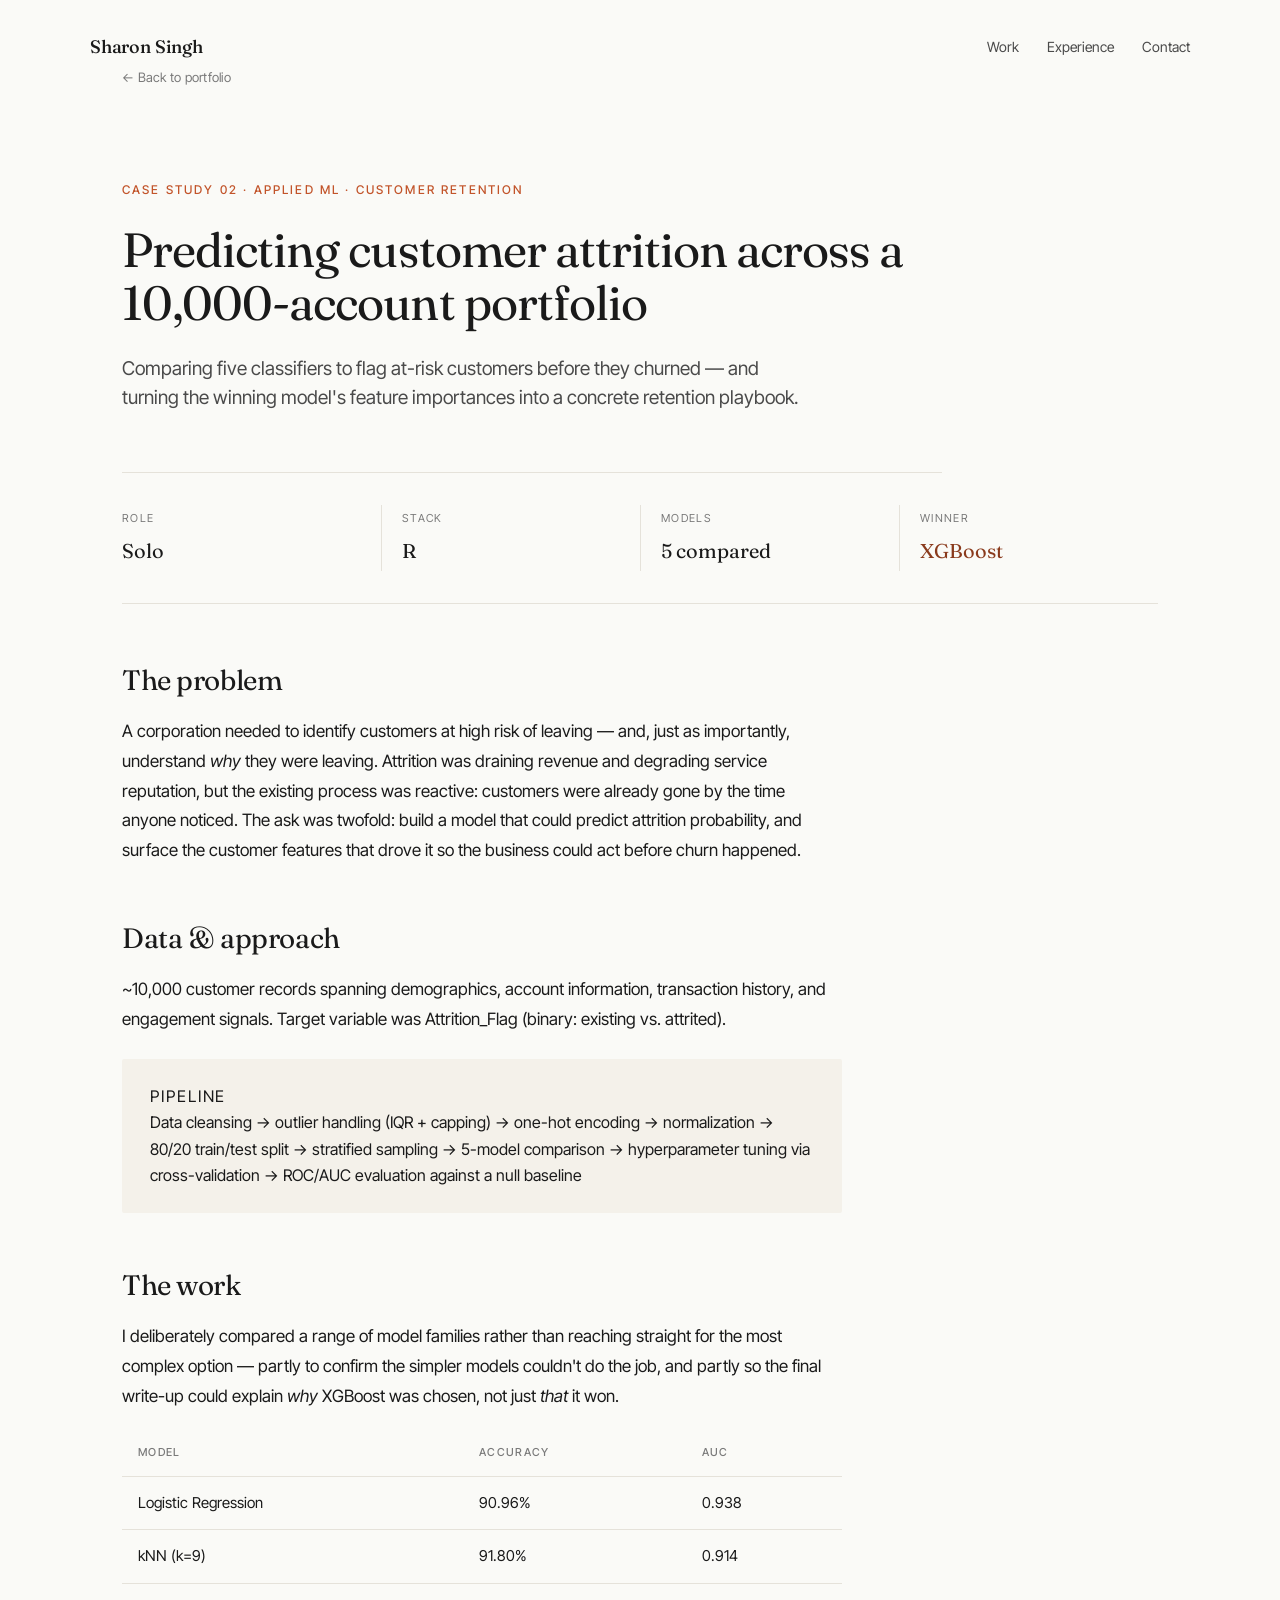
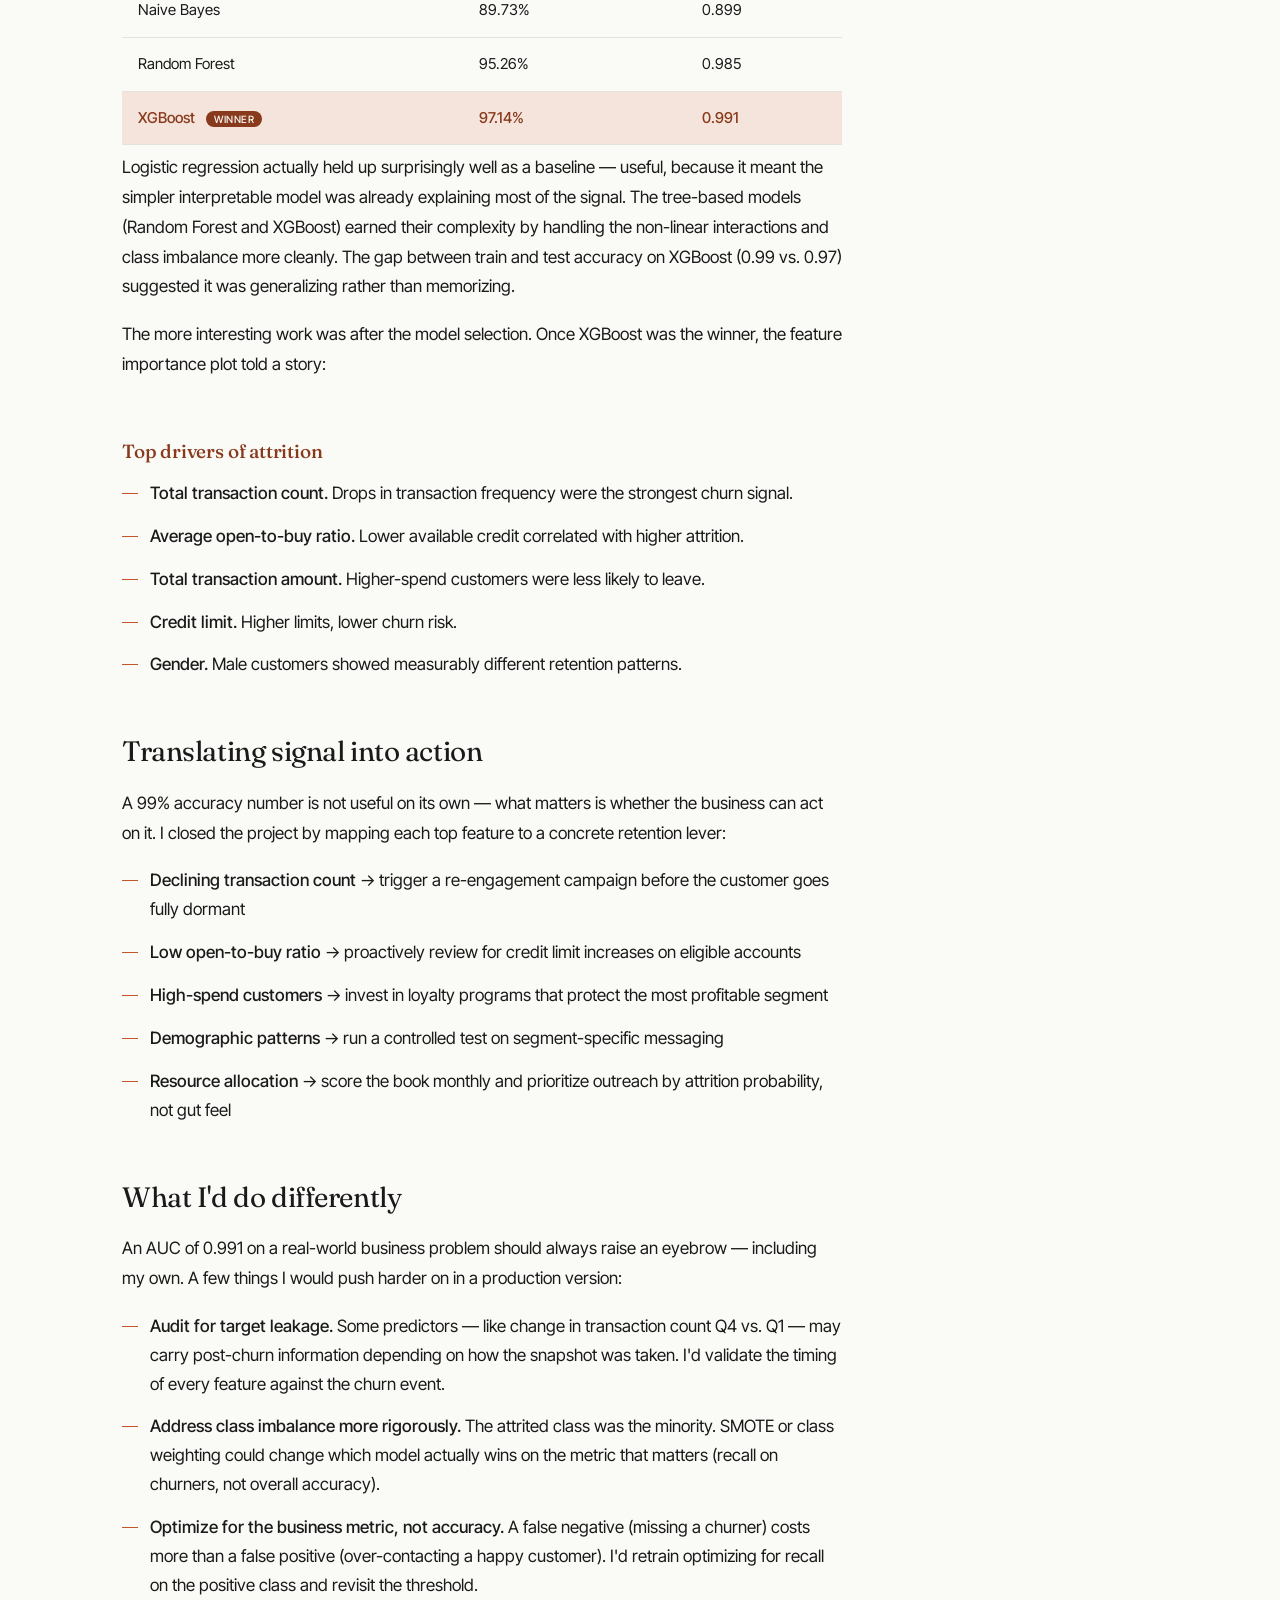
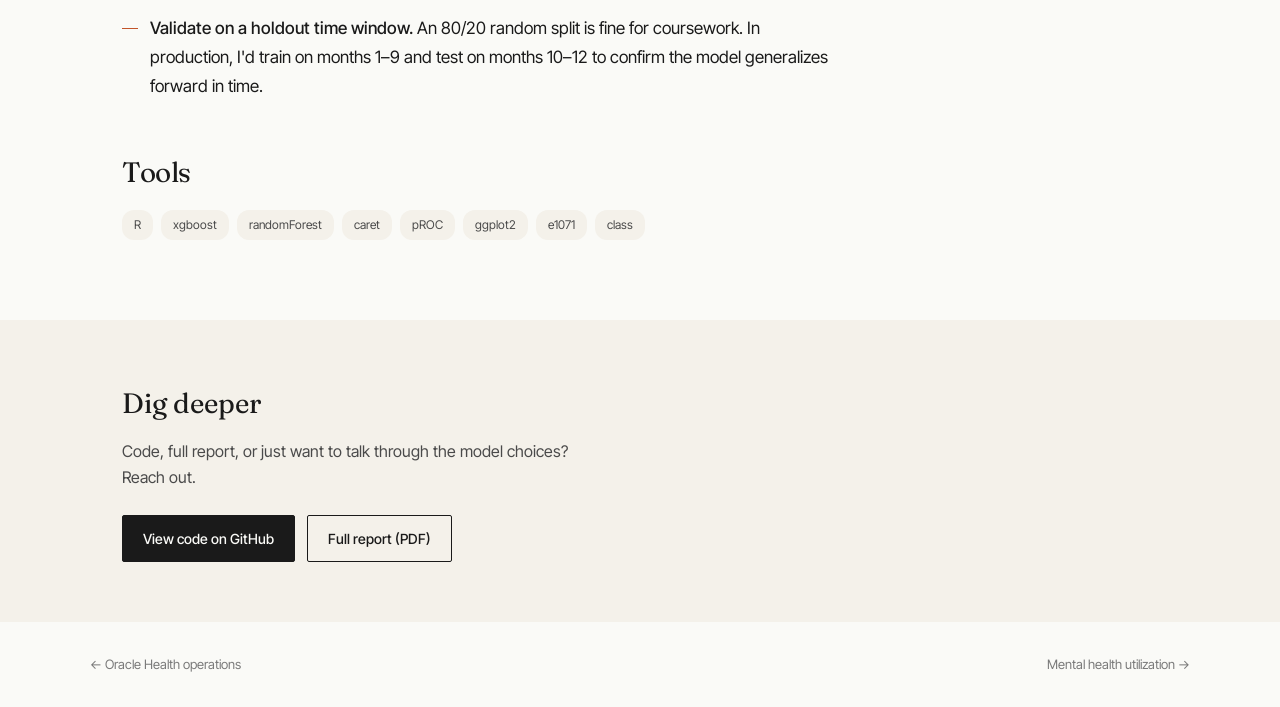
==== case-studies/customer-attrition.html @ 5adc8abf "Add files via upload" ====
<!DOCTYPE html>
<html lang="en">
<head>
  <meta charset="UTF-8" />
  <meta name="viewport" content="width=device-width, initial-scale=1.0" />
  <title>Customer Attrition Prediction — Sharon Singh</title>
  <meta name="description" content="Predicting customer attrition across a 10,000-account portfolio using XGBoost." />
  <link rel="preconnect" href="https://fonts.googleapis.com" />
  <link rel="preconnect" href="https://fonts.gstatic.com" crossorigin />
  <link href="https://fonts.googleapis.com/css2?family=Fraunces:ital,opsz,wght@0,9..144,300..600;1,9..144,300..600&family=Inter+Tight:wght@400;500;600&display=swap" rel="stylesheet" />
  <link rel="stylesheet" href="../style.css" />
</head>
<body>

  <header class="shell nav">
    <a href="../index.html" class="nav__brand">Sharon Singh</a>
    <nav class="nav__links">
      <a href="../index.html#work" class="nav__link">Work</a>
      <a href="../index.html#experience" class="nav__link">Experience</a>
      <a href="../index.html#contact" class="nav__link">Contact</a>
    </nav>
  </header>

  <main class="shell">

    <a href="../index.html" class="cs-back">← Back to portfolio</a>

    <section class="cs-hero">
      <p class="cs-hero__eyebrow">Case study 02 · Applied ML · Customer retention</p>
      <h1 class="cs-hero__title">Predicting customer attrition across a 10,000-account portfolio</h1>
      <p class="cs-hero__sub">Comparing five classifiers to flag at-risk customers before they churned — and turning the winning model's feature importances into a concrete retention playbook.</p>
    </section>

    <div class="cs-meta">
      <div class="cs-meta__item">
        <p class="cs-meta__label">Role</p>
        <p class="cs-meta__value">Solo</p>
      </div>
      <div class="cs-meta__item">
        <p class="cs-meta__label">Stack</p>
        <p class="cs-meta__value">R</p>
      </div>
      <div class="cs-meta__item">
        <p class="cs-meta__label">Models</p>
        <p class="cs-meta__value">5 compared</p>
      </div>
      <div class="cs-meta__item">
        <p class="cs-meta__label">Winner</p>
        <p class="cs-meta__value cs-meta__value--accent">XGBoost</p>
      </div>
    </div>

    <section class="cs-section">
      <h2 class="cs-section__title">The problem</h2>
      <p>A corporation needed to identify customers at high risk of leaving — and, just as importantly, understand <em>why</em> they were leaving. Attrition was draining revenue and degrading service reputation, but the existing process was reactive: customers were already gone by the time anyone noticed. The ask was twofold: build a model that could predict attrition probability, and surface the customer features that drove it so the business could act before churn happened.</p>
    </section>

    <section class="cs-section">
      <h2 class="cs-section__title">Data &amp; approach</h2>
      <p>~10,000 customer records spanning demographics, account information, transaction history, and engagement signals. Target variable was Attrition_Flag (binary: existing vs. attrited).</p>
      <div class="cs-callout">
        <p class="cs-callout__label">Pipeline</p>
        <p>Data cleansing → outlier handling (IQR + capping) → one-hot encoding → normalization → 80/20 train/test split → stratified sampling → 5-model comparison → hyperparameter tuning via cross-validation → ROC/AUC evaluation against a null baseline</p>
      </div>
    </section>

    <section class="cs-section">
      <h2 class="cs-section__title">The work</h2>
      <p>I deliberately compared a range of model families rather than reaching straight for the most complex option — partly to confirm the simpler models couldn't do the job, and partly so the final write-up could explain <em>why</em> XGBoost was chosen, not just <em>that</em> it won.</p>

      <table class="cs-table">
        <thead>
          <tr><th>Model</th><th>Accuracy</th><th>AUC</th></tr>
        </thead>
        <tbody>
          <tr><td>Logistic Regression</td><td>90.96%</td><td>0.938</td></tr>
          <tr><td>kNN (k=9)</td><td>91.80%</td><td>0.914</td></tr>
          <tr><td>Naive Bayes</td><td>89.73%</td><td>0.899</td></tr>
          <tr><td>Random Forest</td><td>95.26%</td><td>0.985</td></tr>
          <tr class="winner"><td>XGBoost <span class="badge">winner</span></td><td>97.14%</td><td>0.991</td></tr>
        </tbody>
      </table>

      <p>Logistic regression actually held up surprisingly well as a baseline — useful, because it meant the simpler interpretable model was already explaining most of the signal. The tree-based models (Random Forest and XGBoost) earned their complexity by handling the non-linear interactions and class imbalance more cleanly. The gap between train and test accuracy on XGBoost (0.99 vs. 0.97) suggested it was generalizing rather than memorizing.</p>

      <p>The more interesting work was after the model selection. Once XGBoost was the winner, the feature importance plot told a story:</p>
    </section>

    <section class="cs-section">
      <h3>Top drivers of attrition</h3>
      <ul>
        <li><strong>Total transaction count.</strong> Drops in transaction frequency were the strongest churn signal.</li>
        <li><strong>Average open-to-buy ratio.</strong> Lower available credit correlated with higher attrition.</li>
        <li><strong>Total transaction amount.</strong> Higher-spend customers were less likely to leave.</li>
        <li><strong>Credit limit.</strong> Higher limits, lower churn risk.</li>
        <li><strong>Gender.</strong> Male customers showed measurably different retention patterns.</li>
      </ul>
    </section>

    <section class="cs-section">
      <h2 class="cs-section__title">Translating signal into action</h2>
      <p>A 99% accuracy number is not useful on its own — what matters is whether the business can act on it. I closed the project by mapping each top feature to a concrete retention lever:</p>
      <ul>
        <li><strong>Declining transaction count</strong> → trigger a re-engagement campaign before the customer goes fully dormant</li>
        <li><strong>Low open-to-buy ratio</strong> → proactively review for credit limit increases on eligible accounts</li>
        <li><strong>High-spend customers</strong> → invest in loyalty programs that protect the most profitable segment</li>
        <li><strong>Demographic patterns</strong> → run a controlled test on segment-specific messaging</li>
        <li><strong>Resource allocation</strong> → score the book monthly and prioritize outreach by attrition probability, not gut feel</li>
      </ul>
    </section>

    <section class="cs-section">
      <h2 class="cs-section__title">What I'd do differently</h2>
      <p>An AUC of 0.991 on a real-world business problem should always raise an eyebrow — including my own. A few things I would push harder on in a production version:</p>
      <ul>
        <li><strong>Audit for target leakage.</strong> Some predictors — like change in transaction count Q4 vs. Q1 — may carry post-churn information depending on how the snapshot was taken. I'd validate the timing of every feature against the churn event.</li>
        <li><strong>Address class imbalance more rigorously.</strong> The attrited class was the minority. SMOTE or class weighting could change which model actually wins on the metric that matters (recall on churners, not overall accuracy).</li>
        <li><strong>Optimize for the business metric, not accuracy.</strong> A false negative (missing a churner) costs more than a false positive (over-contacting a happy customer). I'd retrain optimizing for recall on the positive class and revisit the threshold.</li>
        <li><strong>Validate on a holdout time window.</strong> An 80/20 random split is fine for coursework. In production, I'd train on months 1–9 and test on months 10–12 to confirm the model generalizes forward in time.</li>
      </ul>
    </section>

    <section class="cs-section">
      <h2 class="cs-section__title">Tools</h2>
      <div class="cs-tags">
        <span>R</span>
        <span>xgboost</span>
        <span>randomForest</span>
        <span>caret</span>
        <span>pROC</span>
        <span>ggplot2</span>
        <span>e1071</span>
        <span>class</span>
      </div>
    </section>

  </main>

  <section class="cs-footer">
    <div class="shell">
      <h2 class="cs-footer__title">Dig deeper</h2>
      <p class="cs-footer__sub">Code, full report, or just want to talk through the model choices? Reach out.</p>
      <div class="cs-footer__actions">
        <a href="#" class="btn btn--primary">View code on GitHub</a>
        <a href="#" class="btn">Full report (PDF)</a>
      </div>
    </div>
  </section>

  <div class="shell cs-nav">
    <a href="oracle-health.html">← Oracle Health operations</a>
    <a href="mental-health.html">Mental health utilization →</a>
  </div>

</body>
</html>
---- style.css ----
/* ============================================
   SHARON SINGH — PORTFOLIO STYLES
   Editorial professional, restrained coral accent
============================================ */

:root {
  --color-ink: #1a1a1a;
  --color-ink-soft: #4a4a4a;
  --color-ink-muted: #7a7a7a;
  --color-paper: #fafaf7;
  --color-paper-warm: #f4f1ea;
  --color-rule: #e5e2da;
  --color-accent: #c2542a;
  --color-accent-deep: #8a3a1c;
  --color-accent-soft: #f4e4dc;
  --font-serif: 'Fraunces', 'Times New Roman', serif;
  --font-sans: 'Inter Tight', -apple-system, BlinkMacSystemFont, sans-serif;
  --max-width: 1100px;
  --content-width: 720px;
}

* {
  box-sizing: border-box;
  margin: 0;
  padding: 0;
}

html {
  scroll-behavior: smooth;
}

body {
  font-family: var(--font-sans);
  font-size: 17px;
  line-height: 1.65;
  color: var(--color-ink);
  background: var(--color-paper);
  -webkit-font-smoothing: antialiased;
  -moz-osx-font-smoothing: grayscale;
}

/* ============================================
   LAYOUT PRIMITIVES
============================================ */

.shell {
  max-width: var(--max-width);
  margin: 0 auto;
  padding: 0 32px;
}

.content {
  max-width: var(--content-width);
}

/* ============================================
   NAV
============================================ */

.nav {
  padding: 32px 0 0;
  display: flex;
  justify-content: space-between;
  align-items: center;
  font-size: 14px;
}

.nav__brand {
  font-family: var(--font-serif);
  font-weight: 500;
  font-size: 18px;
  letter-spacing: -0.01em;
  text-decoration: none;
  color: var(--color-ink);
}

.nav__links {
  display: flex;
  gap: 28px;
}

.nav__link {
  color: var(--color-ink-soft);
  text-decoration: none;
  transition: color 0.2s ease;
}

.nav__link:hover {
  color: var(--color-accent);
}

/* ============================================
   HERO
============================================ */

.hero {
  padding: 120px 0 80px;
  border-bottom: 1px solid var(--color-rule);
}

.hero__eyebrow {
  font-size: 12px;
  letter-spacing: 0.18em;
  text-transform: uppercase;
  color: var(--color-accent);
  font-weight: 500;
  margin-bottom: 28px;
}

.hero__headline {
  font-family: var(--font-serif);
  font-size: clamp(40px, 6vw, 64px);
  line-height: 1.05;
  letter-spacing: -0.025em;
  font-weight: 400;
  max-width: 900px;
  margin-bottom: 32px;
}

.hero__headline em {
  font-style: italic;
  color: var(--color-accent-deep);
}

.hero__sub {
  font-size: 19px;
  line-height: 1.55;
  color: var(--color-ink-soft);
  max-width: 620px;
  margin-bottom: 40px;
}

.hero__actions {
  display: flex;
  gap: 12px;
  flex-wrap: wrap;
}

.btn {
  display: inline-flex;
  align-items: center;
  gap: 8px;
  padding: 11px 20px;
  font-size: 14px;
  font-weight: 500;
  text-decoration: none;
  border-radius: 2px;
  transition: all 0.18s ease;
  border: 1px solid var(--color-ink);
  color: var(--color-ink);
  background: transparent;
}

.btn:hover {
  background: var(--color-ink);
  color: var(--color-paper);
}

.btn--primary {
  background: var(--color-ink);
  color: var(--color-paper);
}

.btn--primary:hover {
  background: var(--color-accent-deep);
  border-color: var(--color-accent-deep);
}

/* ============================================
   SECTIONS
============================================ */

.section {
  padding: 96px 0;
  border-bottom: 1px solid var(--color-rule);
}

.section__label {
  font-size: 12px;
  letter-spacing: 0.18em;
  text-transform: uppercase;
  color: var(--color-accent);
  font-weight: 500;
  margin-bottom: 20px;
}

.section__title {
  font-family: var(--font-serif);
  font-size: 36px;
  line-height: 1.15;
  letter-spacing: -0.02em;
  font-weight: 400;
  margin-bottom: 40px;
}

/* ============================================
   ABOUT
============================================ */

.about__layout {
  display: grid;
  grid-template-columns: 220px 1fr;
  gap: 80px;
}

.about__photo {
  width: 180px;
  height: 220px;
  background: var(--color-paper-warm);
  border-radius: 2px;
  display: flex;
  align-items: center;
  justify-content: center;
  font-family: var(--font-serif);
  font-size: 56px;
  color: var(--color-accent);
  position: relative;
  overflow: hidden;
}

.about__photo img {
  width: 100%;
  height: 100%;
  object-fit: cover;
  display: block;
}

.about__photo-caption {
  font-size: 11px;
  letter-spacing: 0.1em;
  text-transform: uppercase;
  color: var(--color-ink-muted);
  margin-top: 16px;
  font-family: var(--font-sans);
}

.about__body p {
  font-size: 18px;
  line-height: 1.7;
  margin-bottom: 22px;
  color: var(--color-ink);
}

.about__body p:last-child {
  margin-bottom: 0;
}

/* ============================================
   PROJECTS
============================================ */

.projects {
  display: flex;
  flex-direction: column;
}

.project {
  padding: 48px 0;
  border-top: 1px solid var(--color-rule);
  display: grid;
  grid-template-columns: 80px 1fr auto;
  gap: 40px;
  align-items: start;
  text-decoration: none;
  color: inherit;
  transition: padding 0.2s ease;
}

.project:hover {
  padding-left: 12px;
}

.project:hover .project__title {
  color: var(--color-accent-deep);
}

.project:last-child {
  border-bottom: 1px solid var(--color-rule);
}

.project__num {
  font-family: var(--font-serif);
  font-size: 14px;
  color: var(--color-accent);
  letter-spacing: 0.05em;
  padding-top: 6px;
}

.project__body {
  max-width: 560px;
}

.project__kicker {
  font-size: 11px;
  letter-spacing: 0.15em;
  text-transform: uppercase;
  color: var(--color-ink-muted);
  margin-bottom: 10px;
}

.project__title {
  font-family: var(--font-serif);
  font-size: 26px;
  line-height: 1.2;
  letter-spacing: -0.015em;
  font-weight: 400;
  margin-bottom: 12px;
  transition: color 0.18s ease;
}

.project__desc {
  font-size: 16px;
  line-height: 1.55;
  color: var(--color-ink-soft);
  margin-bottom: 16px;
}

.project__meta {
  display: flex;
  gap: 16px;
  font-size: 12px;
  color: var(--color-ink-muted);
  letter-spacing: 0.04em;
}

.project__meta span:not(:last-child)::after {
  content: '·';
  margin-left: 16px;
}

.project__arrow {
  font-family: var(--font-serif);
  font-size: 22px;
  color: var(--color-ink-muted);
  padding-top: 4px;
  transition: transform 0.2s ease, color 0.2s ease;
}

.project:hover .project__arrow {
  transform: translateX(6px);
  color: var(--color-accent);
}

/* ============================================
   EXPERIENCE
============================================ */

.experience__item {
  display: grid;
  grid-template-columns: 220px 1fr;
  gap: 80px;
  padding: 36px 0;
  border-top: 1px solid var(--color-rule);
}

.experience__item:last-child {
  border-bottom: 1px solid var(--color-rule);
}

.experience__dates {
  font-size: 13px;
  color: var(--color-ink-muted);
  letter-spacing: 0.05em;
  padding-top: 6px;
}

.experience__role {
  font-family: var(--font-serif);
  font-size: 22px;
  line-height: 1.25;
  font-weight: 400;
  letter-spacing: -0.01em;
  margin-bottom: 4px;
}

.experience__org {
  font-size: 14px;
  color: var(--color-ink-muted);
  margin-bottom: 14px;
}

.experience__desc {
  font-size: 16px;
  line-height: 1.65;
  color: var(--color-ink-soft);
  max-width: 560px;
}

/* ============================================
   SKILLS
============================================ */

.skills {
  display: grid;
  grid-template-columns: repeat(2, 1fr);
  gap: 40px 80px;
}

.skills__group h3 {
  font-size: 11px;
  letter-spacing: 0.15em;
  text-transform: uppercase;
  color: var(--color-accent);
  font-weight: 500;
  margin-bottom: 12px;
}

.skills__group p {
  font-size: 16px;
  line-height: 1.7;
  color: var(--color-ink);
}

/* ============================================
   CONTACT
============================================ */

.contact {
  padding: 120px 0;
  background: var(--color-paper-warm);
  text-align: left;
}

.contact__title {
  font-family: var(--font-serif);
  font-size: 48px;
  letter-spacing: -0.025em;
  line-height: 1.1;
  margin-bottom: 24px;
  font-weight: 400;
}

.contact__title em {
  font-style: italic;
  color: var(--color-accent-deep);
}

.contact__sub {
  font-size: 18px;
  color: var(--color-ink-soft);
  margin-bottom: 36px;
  max-width: 540px;
  line-height: 1.55;
}

/* ============================================
   FOOTER
============================================ */

.footer {
  padding: 40px 0 60px;
  font-size: 13px;
  color: var(--color-ink-muted);
  display: flex;
  justify-content: space-between;
  flex-wrap: wrap;
  gap: 12px;
}

/* ============================================
   CASE STUDY SPECIFIC
============================================ */

.cs-back {
  font-size: 13px;
  color: var(--color-ink-muted);
  text-decoration: none;
  margin-bottom: 32px;
  display: inline-block;
  letter-spacing: 0.02em;
}

.cs-back:hover {
  color: var(--color-accent);
}

.cs-hero {
  padding: 60px 0 60px;
  border-bottom: 1px solid var(--color-rule);
  max-width: 820px;
}

.cs-hero__eyebrow {
  font-size: 12px;
  letter-spacing: 0.18em;
  text-transform: uppercase;
  color: var(--color-accent);
  font-weight: 500;
  margin-bottom: 24px;
}

.cs-hero__title {
  font-family: var(--font-serif);
  font-size: clamp(32px, 4.5vw, 48px);
  line-height: 1.1;
  letter-spacing: -0.02em;
  font-weight: 400;
  margin-bottom: 24px;
}

.cs-hero__sub {
  font-size: 19px;
  line-height: 1.55;
  color: var(--color-ink-soft);
  max-width: 680px;
}

.cs-meta {
  display: grid;
  grid-template-columns: repeat(4, 1fr);
  gap: 0;
  padding: 32px 0;
  border-bottom: 1px solid var(--color-rule);
  margin-bottom: 60px;
}

.cs-meta__item {
  border-left: 1px solid var(--color-rule);
  padding: 4px 20px;
}

.cs-meta__item:first-child {
  border-left: none;
  padding-left: 0;
}

.cs-meta__label {
  font-size: 11px;
  letter-spacing: 0.12em;
  text-transform: uppercase;
  color: var(--color-ink-muted);
  margin-bottom: 6px;
}

.cs-meta__value {
  font-family: var(--font-serif);
  font-size: 20px;
  font-weight: 400;
  color: var(--color-ink);
}

.cs-meta__value--accent {
  color: var(--color-accent-deep);
}

.cs-section {
  margin-bottom: 56px;
  max-width: var(--content-width);
}

.cs-section__title {
  font-family: var(--font-serif);
  font-size: 28px;
  line-height: 1.2;
  letter-spacing: -0.015em;
  font-weight: 400;
  margin-bottom: 20px;
}

.cs-section h3 {
  font-family: var(--font-serif);
  font-size: 19px;
  font-weight: 500;
  color: var(--color-accent-deep);
  margin: 28px 0 12px;
  letter-spacing: -0.01em;
}

.cs-section p {
  font-size: 17px;
  line-height: 1.75;
  margin-bottom: 18px;
  color: var(--color-ink);
}

.cs-section p:last-child {
  margin-bottom: 0;
}

.cs-section ul {
  list-style: none;
  margin: 12px 0 24px;
}

.cs-section ul li {
  font-size: 17px;
  line-height: 1.7;
  padding-left: 28px;
  margin-bottom: 14px;
  position: relative;
}

.cs-section ul li::before {
  content: '';
  position: absolute;
  left: 0;
  top: 14px;
  width: 16px;
  height: 1px;
  background: var(--color-accent);
}

.cs-section strong {
  font-weight: 500;
  color: var(--color-ink);
}

.cs-pull {
  border-left: 3px solid var(--color-accent);
  padding: 4px 0 4px 24px;
  margin: 32px 0;
  font-family: var(--font-serif);
  font-size: 22px;
  line-height: 1.4;
  font-style: italic;
  color: var(--color-ink);
}

.cs-callout {
  background: var(--color-paper-warm);
  padding: 24px 28px;
  border-radius: 2px;
  margin: 24px 0;
}

.cs-callout__label {
  font-size: 11px;
  letter-spacing: 0.12em;
  text-transform: uppercase;
  color: var(--color-ink-muted);
  margin-bottom: 8px;
  font-family: var(--font-sans);
}

.cs-callout p {
  font-size: 16px;
  margin-bottom: 0;
  line-height: 1.65;
}

.cs-table {
  width: 100%;
  border-collapse: collapse;
  margin: 16px 0 8px;
}

.cs-table th,
.cs-table td {
  text-align: left;
  padding: 14px 16px;
  border-bottom: 1px solid var(--color-rule);
  font-size: 15px;
}

.cs-table th {
  font-size: 11px;
  letter-spacing: 0.12em;
  text-transform: uppercase;
  color: var(--color-ink-muted);
  font-weight: 500;
}

.cs-table tr.winner {
  background: var(--color-accent-soft);
}

.cs-table tr.winner td {
  color: var(--color-accent-deep);
  font-weight: 500;
}

.cs-table .badge {
  font-size: 10px;
  background: var(--color-accent-deep);
  color: var(--color-paper);
  padding: 2px 8px;
  border-radius: 10px;
  margin-left: 8px;
  letter-spacing: 0.05em;
  text-transform: uppercase;
}

.cs-bar {
  margin: 12px 0;
}

.cs-bar__header {
  display: flex;
  justify-content: space-between;
  align-items: baseline;
  margin-bottom: 6px;
  font-size: 14px;
}

.cs-bar__label {
  color: var(--color-ink);
}

.cs-bar__value {
  color: var(--color-ink-muted);
  font-variant-numeric: tabular-nums;
}

.cs-bar__track {
  height: 6px;
  background: var(--color-rule);
  border-radius: 0;
  overflow: hidden;
}

.cs-bar__fill {
  height: 100%;
  background: var(--color-ink-muted);
}

.cs-bar--accent .cs-bar__label {
  color: var(--color-accent-deep);
  font-weight: 500;
}

.cs-bar--accent .cs-bar__value {
  color: var(--color-accent-deep);
  font-weight: 500;
}

.cs-bar--accent .cs-bar__fill {
  background: var(--color-accent);
}

.cs-tags {
  display: flex;
  flex-wrap: wrap;
  gap: 8px;
  margin-top: 16px;
}

.cs-tags span {
  font-size: 12px;
  padding: 5px 12px;
  background: var(--color-paper-warm);
  border-radius: 12px;
  color: var(--color-ink-soft);
}

.cs-cards {
  display: flex;
  flex-direction: column;
  gap: 12px;
  margin: 20px 0;
}

.cs-card {
  background: var(--color-paper);
  border: 1px solid var(--color-rule);
  padding: 18px 22px;
  border-radius: 2px;
}

.cs-card__label {
  font-size: 11px;
  letter-spacing: 0.12em;
  text-transform: uppercase;
  color: var(--color-accent);
  font-weight: 500;
  margin-bottom: 6px;
}

.cs-card__title {
  font-size: 16px;
  font-weight: 500;
  margin-bottom: 6px;
}

.cs-card__body {
  font-size: 15px;
  line-height: 1.6;
  color: var(--color-ink-soft);
}

.cs-footer {
  background: var(--color-paper-warm);
  padding: 60px 0;
  margin-top: 80px;
}

.cs-footer__title {
  font-family: var(--font-serif);
  font-size: 28px;
  font-weight: 400;
  margin-bottom: 12px;
}

.cs-footer__sub {
  font-size: 16px;
  color: var(--color-ink-soft);
  margin-bottom: 24px;
  max-width: 480px;
}

.cs-footer__actions {
  display: flex;
  gap: 12px;
  flex-wrap: wrap;
}

.cs-nav {
  display: flex;
  justify-content: space-between;
  padding: 32px 0;
  font-size: 13px;
  color: var(--color-ink-muted);
}

.cs-nav a {
  color: var(--color-ink-muted);
  text-decoration: none;
}

.cs-nav a:hover {
  color: var(--color-accent);
}

/* ============================================
   RESPONSIVE
============================================ */

@media (max-width: 768px) {
  .shell {
    padding: 0 24px;
  }
  .hero {
    padding: 80px 0 60px;
  }
  .about__layout,
  .experience__item {
    grid-template-columns: 1fr;
    gap: 32px;
  }
  .about__photo {
    width: 140px;
    height: 170px;
  }
  .project {
    grid-template-columns: 50px 1fr;
    gap: 20px;
  }
  .project__arrow {
    display: none;
  }
  .skills {
    grid-template-columns: 1fr;
    gap: 28px;
  }
  .cs-meta {
    grid-template-columns: repeat(2, 1fr);
    gap: 24px 0;
  }
  .cs-meta__item:nth-child(3) {
    border-left: none;
    padding-left: 0;
  }
  .nav__links {
    gap: 18px;
    font-size: 13px;
  }
}
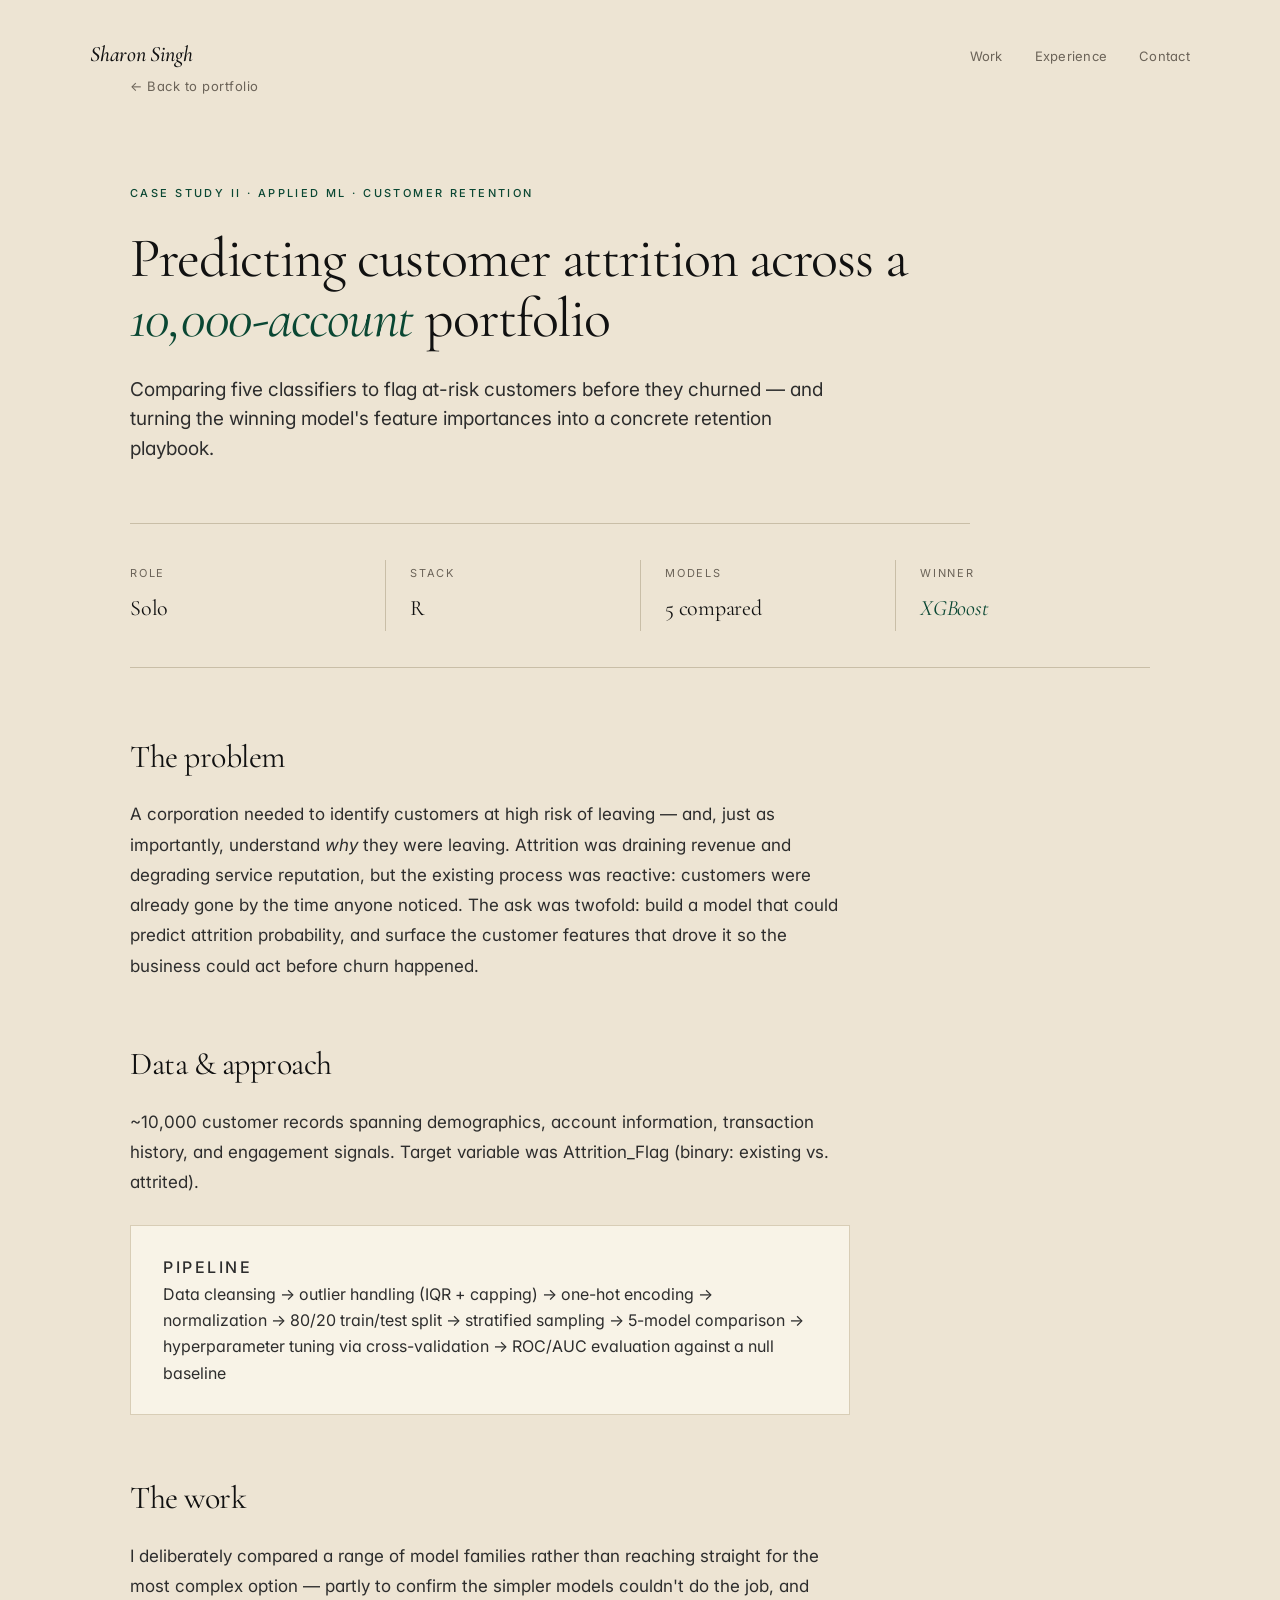
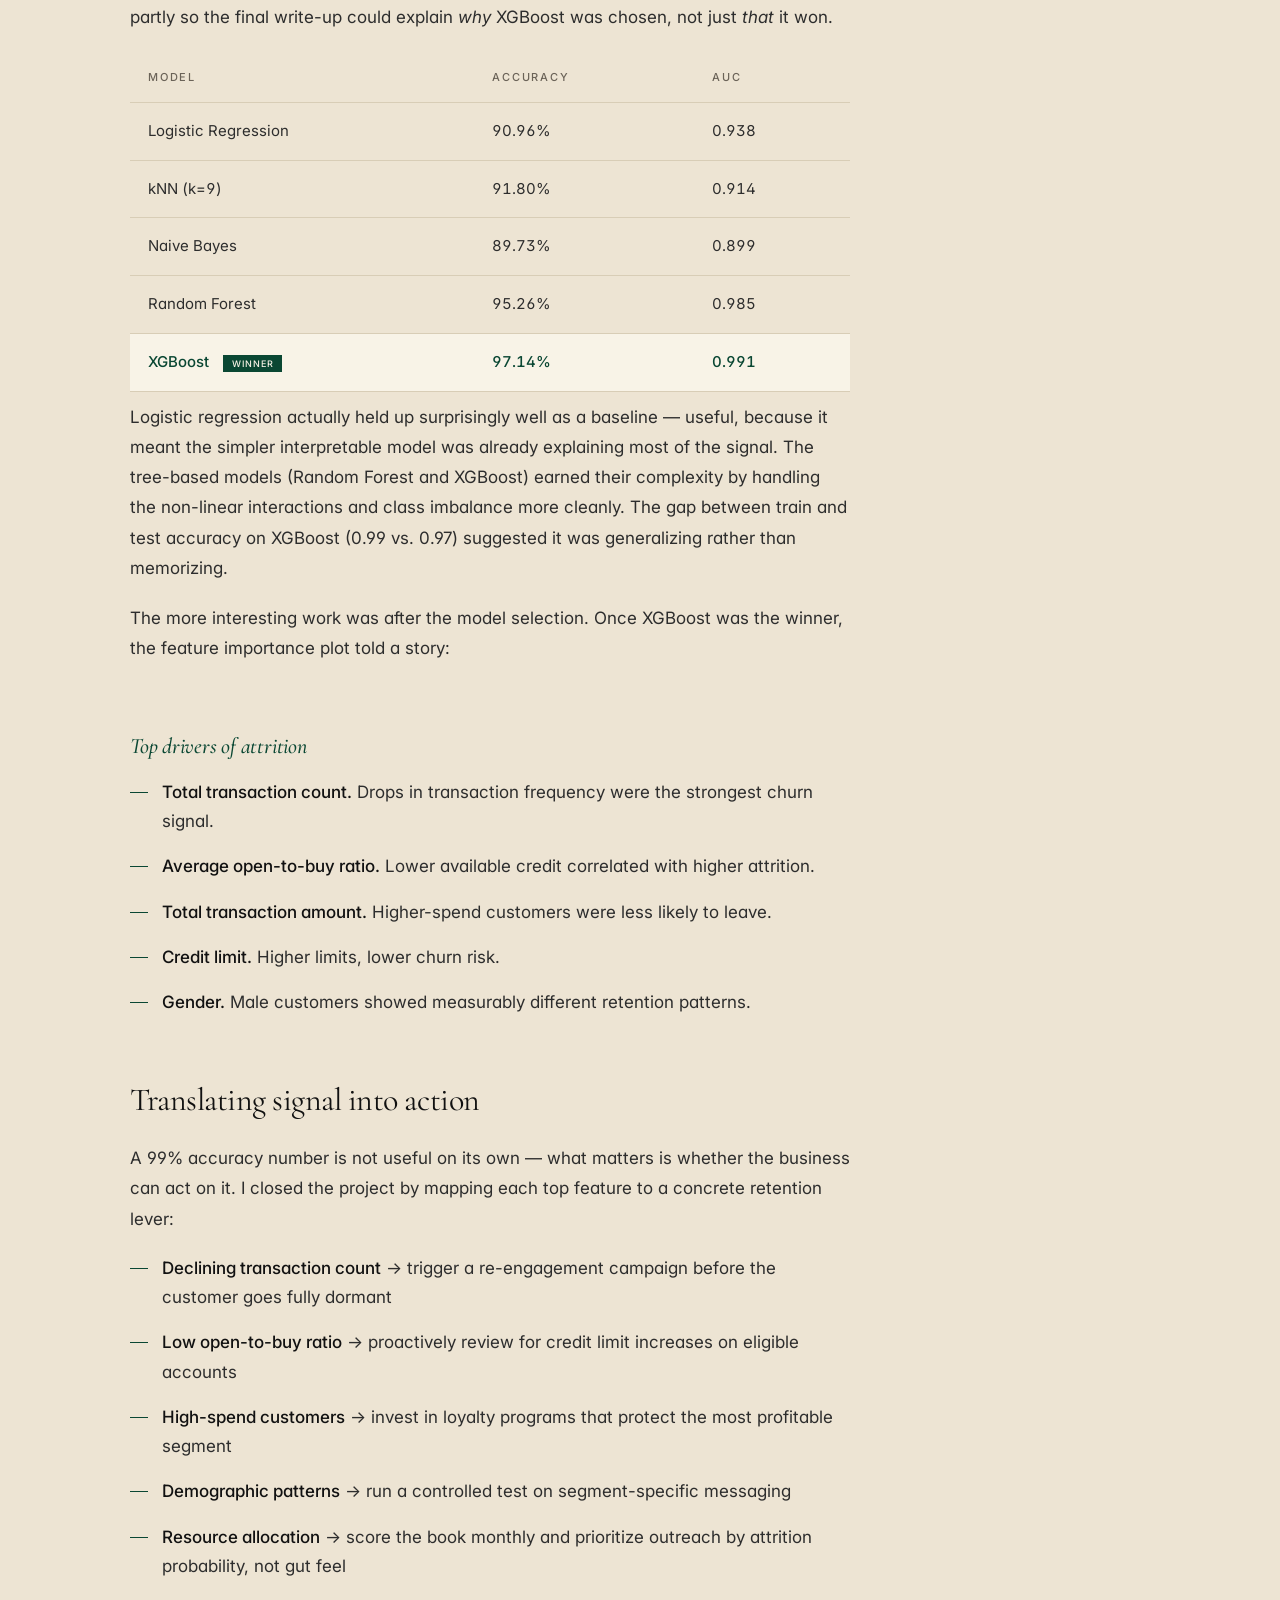
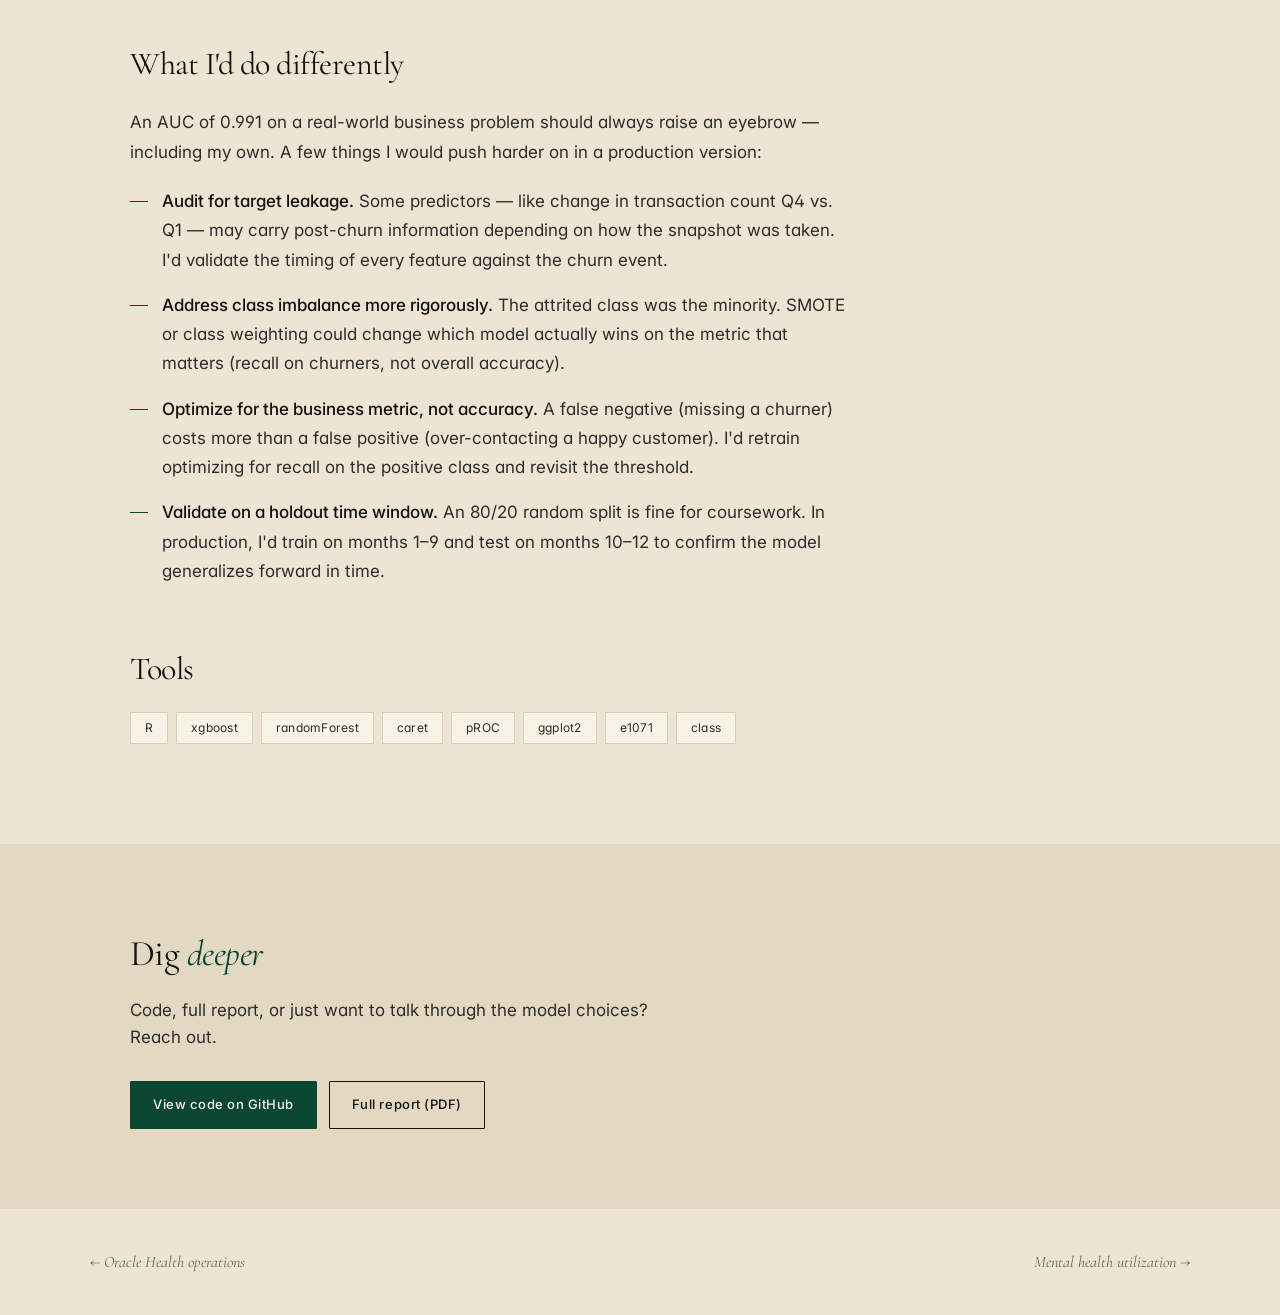
==== commit 9ec218b5: "Rename customer-attrition.html to case-studies/customer-attrition.html" ====
--- a/case-studies/customer-attrition.html
+++ b/case-studies/customer-attrition.html
@@ -7,7 +7,7 @@
   <meta name="description" content="Predicting customer attrition across a 10,000-account portfolio using XGBoost." />
   <link rel="preconnect" href="https://fonts.googleapis.com" />
   <link rel="preconnect" href="https://fonts.gstatic.com" crossorigin />
-  <link href="https://fonts.googleapis.com/css2?family=Fraunces:ital,opsz,wght@0,9..144,300..600;1,9..144,300..600&family=Inter+Tight:wght@400;500;600&display=swap" rel="stylesheet" />
+  <link href="https://fonts.googleapis.com/css2?family=Cormorant+Garamond:ital,wght@0,400;0,500;0,600;1,400;1,500&family=Inter:wght@400;500;600&display=swap" rel="stylesheet" />
   <link rel="stylesheet" href="../style.css" />
 </head>
 <body>
@@ -26,8 +26,8 @@
     <a href="../index.html" class="cs-back">← Back to portfolio</a>
 
     <section class="cs-hero">
-      <p class="cs-hero__eyebrow">Case study 02 · Applied ML · Customer retention</p>
-      <h1 class="cs-hero__title">Predicting customer attrition across a 10,000-account portfolio</h1>
+      <p class="cs-hero__eyebrow">Case study ii · Applied ML · Customer retention</p>
+      <h1 class="cs-hero__title">Predicting customer attrition across a <em>10,000-account</em> portfolio</h1>
       <p class="cs-hero__sub">Comparing five classifiers to flag at-risk customers before they churned — and turning the winning model's feature importances into a concrete retention playbook.</p>
     </section>
 
@@ -138,7 +138,7 @@
 
   <section class="cs-footer">
     <div class="shell">
-      <h2 class="cs-footer__title">Dig deeper</h2>
+      <h2 class="cs-footer__title">Dig <em>deeper</em></h2>
       <p class="cs-footer__sub">Code, full report, or just want to talk through the model choices? Reach out.</p>
       <div class="cs-footer__actions">
         <a href="#" class="btn btn--primary">View code on GitHub</a>
--- a/style.css
+++ b/style.css
@@ -1,20 +1,23 @@
 /* ============================================
-   SHARON SINGH — PORTFOLIO STYLES
-   Editorial professional, restrained coral accent
+   SHARON SINGH — PORTFOLIO STYLES (v2)
+   Editorial gravity · emerald + beige · academic
 ============================================ */
 
 :root {
-  --color-ink: #1a1a1a;
-  --color-ink-soft: #4a4a4a;
-  --color-ink-muted: #7a7a7a;
-  --color-paper: #fafaf7;
-  --color-paper-warm: #f4f1ea;
-  --color-rule: #e5e2da;
-  --color-accent: #c2542a;
-  --color-accent-deep: #8a3a1c;
-  --color-accent-soft: #f4e4dc;
-  --font-serif: 'Fraunces', 'Times New Roman', serif;
-  --font-sans: 'Inter Tight', -apple-system, BlinkMacSystemFont, sans-serif;
+  --color-ink: #111111;
+  --color-ink-body: #2d2d2d;
+  --color-ink-muted: #6b6358;
+  --color-ink-faint: #8a8275;
+  --color-paper: #ede4d3;
+  --color-paper-deep: #e3d8c2;
+  --color-paper-pale: #f8f3e7;
+  --color-rule: #c9bea7;
+  --color-rule-soft: #d8cdb6;
+  --color-accent: #0a4733;
+  --color-accent-light: #1a6147;
+  --color-accent-pale: #c9d8d0;
+  --font-serif: 'Cormorant Garamond', 'EB Garamond', 'Times New Roman', serif;
+  --font-sans: 'Inter', -apple-system, BlinkMacSystemFont, 'Helvetica Neue', sans-serif;
   --max-width: 1100px;
   --content-width: 720px;
 }
@@ -31,12 +34,13 @@
 
 body {
   font-family: var(--font-sans);
-  font-size: 17px;
+  font-size: 16px;
   line-height: 1.65;
-  color: var(--color-ink);
+  color: var(--color-ink-body);
   background: var(--color-paper);
   -webkit-font-smoothing: antialiased;
   -moz-osx-font-smoothing: grayscale;
+  font-feature-settings: "ss01", "cv11";
 }
 
 /* ============================================
@@ -46,7 +50,7 @@
 .shell {
   max-width: var(--max-width);
   margin: 0 auto;
-  padding: 0 32px;
+  padding: 0 40px;
 }
 
 .content {
@@ -58,31 +62,33 @@
 ============================================ */
 
 .nav {
-  padding: 32px 0 0;
+  padding: 36px 0 0;
   display: flex;
   justify-content: space-between;
-  align-items: center;
-  font-size: 14px;
+  align-items: baseline;
+  font-size: 13px;
 }
 
 .nav__brand {
   font-family: var(--font-serif);
   font-weight: 500;
-  font-size: 18px;
+  font-size: 22px;
   letter-spacing: -0.01em;
   text-decoration: none;
   color: var(--color-ink);
+  font-style: italic;
 }
 
 .nav__links {
   display: flex;
-  gap: 28px;
+  gap: 32px;
 }
 
 .nav__link {
-  color: var(--color-ink-soft);
+  color: var(--color-ink-muted);
   text-decoration: none;
   transition: color 0.2s ease;
+  letter-spacing: 0.02em;
 }
 
 .nav__link:hover {
@@ -94,40 +100,42 @@
 ============================================ */
 
 .hero {
-  padding: 120px 0 80px;
+  padding: 140px 0 100px;
   border-bottom: 1px solid var(--color-rule);
+  position: relative;
 }
 
 .hero__eyebrow {
-  font-size: 12px;
-  letter-spacing: 0.18em;
-  text-transform: uppercase;
-  color: var(--color-accent);
-  font-weight: 500;
-  margin-bottom: 28px;
+  font-size: 11px;
+  letter-spacing: 0.22em;
+  text-transform: uppercase;
+  color: var(--color-accent);
+  font-weight: 500;
+  margin-bottom: 32px;
 }
 
 .hero__headline {
   font-family: var(--font-serif);
-  font-size: clamp(40px, 6vw, 64px);
-  line-height: 1.05;
-  letter-spacing: -0.025em;
-  font-weight: 400;
-  max-width: 900px;
-  margin-bottom: 32px;
+  font-size: clamp(44px, 6.5vw, 72px);
+  line-height: 1.02;
+  letter-spacing: -0.02em;
+  font-weight: 400;
+  max-width: 940px;
+  margin-bottom: 36px;
+  color: var(--color-ink);
 }
 
 .hero__headline em {
   font-style: italic;
-  color: var(--color-accent-deep);
+  color: var(--color-accent);
 }
 
 .hero__sub {
-  font-size: 19px;
-  line-height: 1.55;
-  color: var(--color-ink-soft);
-  max-width: 620px;
-  margin-bottom: 40px;
+  font-size: 18px;
+  line-height: 1.6;
+  color: var(--color-ink-body);
+  max-width: 600px;
+  margin-bottom: 44px;
 }
 
 .hero__actions {
@@ -140,15 +148,16 @@
   display: inline-flex;
   align-items: center;
   gap: 8px;
-  padding: 11px 20px;
-  font-size: 14px;
+  padding: 12px 22px;
+  font-size: 13px;
   font-weight: 500;
   text-decoration: none;
-  border-radius: 2px;
+  border-radius: 1px;
   transition: all 0.18s ease;
   border: 1px solid var(--color-ink);
   color: var(--color-ink);
   background: transparent;
+  letter-spacing: 0.04em;
 }
 
 .btn:hover {
@@ -157,13 +166,15 @@
 }
 
 .btn--primary {
+  background: var(--color-accent);
+  color: var(--color-paper-pale);
+  border-color: var(--color-accent);
+}
+
+.btn--primary:hover {
   background: var(--color-ink);
-  color: var(--color-paper);
-}
-
-.btn--primary:hover {
-  background: var(--color-accent-deep);
-  border-color: var(--color-accent-deep);
+  border-color: var(--color-ink);
+  color: var(--color-paper-pale);
 }
 
 /* ============================================
@@ -171,13 +182,13 @@
 ============================================ */
 
 .section {
-  padding: 96px 0;
+  padding: 110px 0;
   border-bottom: 1px solid var(--color-rule);
 }
 
 .section__label {
-  font-size: 12px;
-  letter-spacing: 0.18em;
+  font-size: 11px;
+  letter-spacing: 0.22em;
   text-transform: uppercase;
   color: var(--color-accent);
   font-weight: 500;
@@ -186,11 +197,17 @@
 
 .section__title {
   font-family: var(--font-serif);
-  font-size: 36px;
-  line-height: 1.15;
+  font-size: 42px;
+  line-height: 1.12;
   letter-spacing: -0.02em;
   font-weight: 400;
-  margin-bottom: 40px;
+  margin-bottom: 48px;
+  color: var(--color-ink);
+}
+
+.section__title em {
+  font-style: italic;
+  color: var(--color-accent);
 }
 
 /* ============================================
@@ -199,20 +216,21 @@
 
 .about__layout {
   display: grid;
-  grid-template-columns: 220px 1fr;
-  gap: 80px;
+  grid-template-columns: 240px 1fr;
+  gap: 90px;
 }
 
 .about__photo {
-  width: 180px;
-  height: 220px;
-  background: var(--color-paper-warm);
-  border-radius: 2px;
+  width: 200px;
+  height: 250px;
+  background: var(--color-paper-deep);
+  border: 1px solid var(--color-rule);
   display: flex;
   align-items: center;
   justify-content: center;
   font-family: var(--font-serif);
-  font-size: 56px;
+  font-style: italic;
+  font-size: 62px;
   color: var(--color-accent);
   position: relative;
   overflow: hidden;
@@ -227,18 +245,29 @@
 
 .about__photo-caption {
   font-size: 11px;
-  letter-spacing: 0.1em;
-  text-transform: uppercase;
-  color: var(--color-ink-muted);
-  margin-top: 16px;
+  letter-spacing: 0.15em;
+  text-transform: uppercase;
+  color: var(--color-ink-faint);
+  margin-top: 18px;
   font-family: var(--font-sans);
 }
 
 .about__body p {
   font-size: 18px;
-  line-height: 1.7;
+  line-height: 1.75;
   margin-bottom: 22px;
-  color: var(--color-ink);
+  color: var(--color-ink-body);
+}
+
+.about__body p:first-child::first-letter {
+  font-family: var(--font-serif);
+  font-style: italic;
+  font-size: 52px;
+  float: left;
+  line-height: 1;
+  padding-right: 8px;
+  padding-top: 6px;
+  color: var(--color-accent);
 }
 
 .about__body p:last-child {
@@ -255,7 +284,7 @@
 }
 
 .project {
-  padding: 48px 0;
+  padding: 56px 0;
   border-top: 1px solid var(--color-rule);
   display: grid;
   grid-template-columns: 80px 1fr auto;
@@ -263,15 +292,15 @@
   align-items: start;
   text-decoration: none;
   color: inherit;
-  transition: padding 0.2s ease;
+  transition: padding 0.25s ease;
 }
 
 .project:hover {
-  padding-left: 12px;
+  padding-left: 16px;
 }
 
 .project:hover .project__title {
-  color: var(--color-accent-deep);
+  color: var(--color-accent);
 }
 
 .project:last-child {
@@ -280,39 +309,42 @@
 
 .project__num {
   font-family: var(--font-serif);
-  font-size: 14px;
-  color: var(--color-accent);
-  letter-spacing: 0.05em;
-  padding-top: 6px;
+  font-style: italic;
+  font-size: 24px;
+  color: var(--color-accent);
+  letter-spacing: 0.02em;
+  padding-top: 4px;
+  font-weight: 400;
 }
 
 .project__body {
-  max-width: 560px;
+  max-width: 580px;
 }
 
 .project__kicker {
   font-size: 11px;
-  letter-spacing: 0.15em;
-  text-transform: uppercase;
-  color: var(--color-ink-muted);
-  margin-bottom: 10px;
+  letter-spacing: 0.18em;
+  text-transform: uppercase;
+  color: var(--color-ink-muted);
+  margin-bottom: 12px;
 }
 
 .project__title {
   font-family: var(--font-serif);
-  font-size: 26px;
-  line-height: 1.2;
+  font-size: 30px;
+  line-height: 1.18;
   letter-spacing: -0.015em;
   font-weight: 400;
-  margin-bottom: 12px;
-  transition: color 0.18s ease;
+  margin-bottom: 14px;
+  color: var(--color-ink);
+  transition: color 0.2s ease;
 }
 
 .project__desc {
   font-size: 16px;
   line-height: 1.55;
-  color: var(--color-ink-soft);
-  margin-bottom: 16px;
+  color: var(--color-ink-body);
+  margin-bottom: 18px;
 }
 
 .project__meta {
@@ -330,14 +362,15 @@
 
 .project__arrow {
   font-family: var(--font-serif);
-  font-size: 22px;
-  color: var(--color-ink-muted);
-  padding-top: 4px;
-  transition: transform 0.2s ease, color 0.2s ease;
+  font-style: italic;
+  font-size: 28px;
+  color: var(--color-ink-faint);
+  padding-top: 0;
+  transition: transform 0.25s ease, color 0.25s ease;
 }
 
 .project:hover .project__arrow {
-  transform: translateX(6px);
+  transform: translateX(8px);
   color: var(--color-accent);
 }
 
@@ -347,9 +380,9 @@
 
 .experience__item {
   display: grid;
-  grid-template-columns: 220px 1fr;
-  gap: 80px;
-  padding: 36px 0;
+  grid-template-columns: 240px 1fr;
+  gap: 90px;
+  padding: 40px 0;
   border-top: 1px solid var(--color-rule);
 }
 
@@ -361,29 +394,33 @@
   font-size: 13px;
   color: var(--color-ink-muted);
   letter-spacing: 0.05em;
-  padding-top: 6px;
+  padding-top: 8px;
+  font-family: var(--font-sans);
 }
 
 .experience__role {
   font-family: var(--font-serif);
-  font-size: 22px;
-  line-height: 1.25;
-  font-weight: 400;
-  letter-spacing: -0.01em;
+  font-size: 26px;
+  line-height: 1.22;
+  font-weight: 400;
+  letter-spacing: -0.015em;
   margin-bottom: 4px;
+  color: var(--color-ink);
 }
 
 .experience__org {
-  font-size: 14px;
-  color: var(--color-ink-muted);
-  margin-bottom: 14px;
+  font-size: 13px;
+  color: var(--color-ink-muted);
+  margin-bottom: 16px;
+  font-style: italic;
+  font-family: var(--font-serif);
 }
 
 .experience__desc {
   font-size: 16px;
   line-height: 1.65;
-  color: var(--color-ink-soft);
-  max-width: 560px;
+  color: var(--color-ink-body);
+  max-width: 580px;
 }
 
 /* ============================================
@@ -393,22 +430,23 @@
 .skills {
   display: grid;
   grid-template-columns: repeat(2, 1fr);
-  gap: 40px 80px;
+  gap: 44px 90px;
 }
 
 .skills__group h3 {
   font-size: 11px;
-  letter-spacing: 0.15em;
-  text-transform: uppercase;
-  color: var(--color-accent);
-  font-weight: 500;
-  margin-bottom: 12px;
+  letter-spacing: 0.2em;
+  text-transform: uppercase;
+  color: var(--color-accent);
+  font-weight: 500;
+  margin-bottom: 14px;
+  font-family: var(--font-sans);
 }
 
 .skills__group p {
   font-size: 16px;
   line-height: 1.7;
-  color: var(--color-ink);
+  color: var(--color-ink-body);
 }
 
 /* ============================================
@@ -416,31 +454,33 @@
 ============================================ */
 
 .contact {
-  padding: 120px 0;
-  background: var(--color-paper-warm);
+  padding: 140px 0;
+  background: var(--color-paper-deep);
   text-align: left;
+  border-bottom: 1px solid var(--color-rule);
 }
 
 .contact__title {
   font-family: var(--font-serif);
-  font-size: 48px;
+  font-size: 56px;
   letter-spacing: -0.025em;
-  line-height: 1.1;
-  margin-bottom: 24px;
-  font-weight: 400;
+  line-height: 1.05;
+  margin-bottom: 28px;
+  font-weight: 400;
+  color: var(--color-ink);
 }
 
 .contact__title em {
   font-style: italic;
-  color: var(--color-accent-deep);
+  color: var(--color-accent);
 }
 
 .contact__sub {
   font-size: 18px;
-  color: var(--color-ink-soft);
-  margin-bottom: 36px;
+  color: var(--color-ink-body);
+  margin-bottom: 40px;
   max-width: 540px;
-  line-height: 1.55;
+  line-height: 1.6;
 }
 
 /* ============================================
@@ -449,12 +489,13 @@
 
 .footer {
   padding: 40px 0 60px;
-  font-size: 13px;
-  color: var(--color-ink-muted);
+  font-size: 12px;
+  color: var(--color-ink-faint);
   display: flex;
   justify-content: space-between;
   flex-wrap: wrap;
   gap: 12px;
+  letter-spacing: 0.04em;
 }
 
 /* ============================================
@@ -465,9 +506,10 @@
   font-size: 13px;
   color: var(--color-ink-muted);
   text-decoration: none;
-  margin-bottom: 32px;
+  margin-bottom: 36px;
   display: inline-block;
-  letter-spacing: 0.02em;
+  letter-spacing: 0.04em;
+  font-family: var(--font-sans);
 }
 
 .cs-back:hover {
@@ -475,48 +517,54 @@
 }
 
 .cs-hero {
-  padding: 60px 0 60px;
+  padding: 50px 0 60px;
   border-bottom: 1px solid var(--color-rule);
-  max-width: 820px;
+  max-width: 840px;
 }
 
 .cs-hero__eyebrow {
-  font-size: 12px;
-  letter-spacing: 0.18em;
-  text-transform: uppercase;
-  color: var(--color-accent);
-  font-weight: 500;
-  margin-bottom: 24px;
+  font-size: 11px;
+  letter-spacing: 0.22em;
+  text-transform: uppercase;
+  color: var(--color-accent);
+  font-weight: 500;
+  margin-bottom: 26px;
 }
 
 .cs-hero__title {
   font-family: var(--font-serif);
-  font-size: clamp(32px, 4.5vw, 48px);
-  line-height: 1.1;
+  font-size: clamp(36px, 5vw, 56px);
+  line-height: 1.08;
   letter-spacing: -0.02em;
   font-weight: 400;
-  margin-bottom: 24px;
+  margin-bottom: 26px;
+  color: var(--color-ink);
+}
+
+.cs-hero__title em {
+  font-style: italic;
+  color: var(--color-accent);
 }
 
 .cs-hero__sub {
   font-size: 19px;
   line-height: 1.55;
-  color: var(--color-ink-soft);
-  max-width: 680px;
+  color: var(--color-ink-body);
+  max-width: 700px;
 }
 
 .cs-meta {
   display: grid;
   grid-template-columns: repeat(4, 1fr);
   gap: 0;
-  padding: 32px 0;
+  padding: 36px 0;
   border-bottom: 1px solid var(--color-rule);
-  margin-bottom: 60px;
+  margin-bottom: 70px;
 }
 
 .cs-meta__item {
   border-left: 1px solid var(--color-rule);
-  padding: 4px 20px;
+  padding: 4px 24px;
 }
 
 .cs-meta__item:first-child {
@@ -526,51 +574,61 @@
 
 .cs-meta__label {
   font-size: 11px;
-  letter-spacing: 0.12em;
-  text-transform: uppercase;
-  color: var(--color-ink-muted);
-  margin-bottom: 6px;
+  letter-spacing: 0.16em;
+  text-transform: uppercase;
+  color: var(--color-ink-muted);
+  margin-bottom: 8px;
+  font-family: var(--font-sans);
 }
 
 .cs-meta__value {
   font-family: var(--font-serif);
-  font-size: 20px;
-  font-weight: 400;
-  color: var(--color-ink);
+  font-size: 22px;
+  font-weight: 400;
+  color: var(--color-ink);
+  letter-spacing: -0.01em;
 }
 
 .cs-meta__value--accent {
-  color: var(--color-accent-deep);
+  color: var(--color-accent);
+  font-style: italic;
 }
 
 .cs-section {
-  margin-bottom: 56px;
+  margin-bottom: 64px;
   max-width: var(--content-width);
 }
 
 .cs-section__title {
   font-family: var(--font-serif);
-  font-size: 28px;
-  line-height: 1.2;
+  font-size: 32px;
+  line-height: 1.18;
   letter-spacing: -0.015em;
   font-weight: 400;
-  margin-bottom: 20px;
+  margin-bottom: 24px;
+  color: var(--color-ink);
+}
+
+.cs-section__title em {
+  font-style: italic;
+  color: var(--color-accent);
 }
 
 .cs-section h3 {
   font-family: var(--font-serif);
-  font-size: 19px;
-  font-weight: 500;
-  color: var(--color-accent-deep);
-  margin: 28px 0 12px;
+  font-size: 22px;
+  font-weight: 500;
+  font-style: italic;
+  color: var(--color-accent);
+  margin: 32px 0 14px;
   letter-spacing: -0.01em;
 }
 
 .cs-section p {
   font-size: 17px;
-  line-height: 1.75;
-  margin-bottom: 18px;
-  color: var(--color-ink);
+  line-height: 1.78;
+  margin-bottom: 20px;
+  color: var(--color-ink-body);
 }
 
 .cs-section p:last-child {
@@ -579,15 +637,16 @@
 
 .cs-section ul {
   list-style: none;
-  margin: 12px 0 24px;
+  margin: 14px 0 26px;
 }
 
 .cs-section ul li {
   font-size: 17px;
-  line-height: 1.7;
-  padding-left: 28px;
-  margin-bottom: 14px;
+  line-height: 1.72;
+  padding-left: 32px;
+  margin-bottom: 16px;
   position: relative;
+  color: var(--color-ink-body);
 }
 
 .cs-section ul li::before {
@@ -595,7 +654,7 @@
   position: absolute;
   left: 0;
   top: 14px;
-  width: 16px;
+  width: 18px;
   height: 1px;
   background: var(--color-accent);
 }
@@ -606,30 +665,33 @@
 }
 
 .cs-pull {
-  border-left: 3px solid var(--color-accent);
-  padding: 4px 0 4px 24px;
-  margin: 32px 0;
-  font-family: var(--font-serif);
-  font-size: 22px;
-  line-height: 1.4;
-  font-style: italic;
-  color: var(--color-ink);
+  border-left: 2px solid var(--color-accent);
+  padding: 6px 0 6px 28px;
+  margin: 36px 0;
+  font-family: var(--font-serif);
+  font-size: 26px;
+  line-height: 1.35;
+  font-style: italic;
+  color: var(--color-ink);
+  font-weight: 400;
+  letter-spacing: -0.01em;
 }
 
 .cs-callout {
-  background: var(--color-paper-warm);
-  padding: 24px 28px;
-  border-radius: 2px;
-  margin: 24px 0;
+  background: var(--color-paper-pale);
+  padding: 28px 32px;
+  border: 1px solid var(--color-rule-soft);
+  margin: 28px 0;
 }
 
 .cs-callout__label {
   font-size: 11px;
-  letter-spacing: 0.12em;
-  text-transform: uppercase;
-  color: var(--color-ink-muted);
-  margin-bottom: 8px;
-  font-family: var(--font-sans);
+  letter-spacing: 0.16em;
+  text-transform: uppercase;
+  color: var(--color-accent);
+  margin-bottom: 10px;
+  font-family: var(--font-sans);
+  font-weight: 500;
 }
 
 .cs-callout p {
@@ -641,70 +703,76 @@
 .cs-table {
   width: 100%;
   border-collapse: collapse;
-  margin: 16px 0 8px;
+  margin: 20px 0 10px;
 }
 
 .cs-table th,
 .cs-table td {
   text-align: left;
-  padding: 14px 16px;
-  border-bottom: 1px solid var(--color-rule);
+  padding: 16px 18px;
+  border-bottom: 1px solid var(--color-rule-soft);
   font-size: 15px;
+  font-variant-numeric: tabular-nums;
 }
 
 .cs-table th {
   font-size: 11px;
-  letter-spacing: 0.12em;
-  text-transform: uppercase;
-  color: var(--color-ink-muted);
-  font-weight: 500;
+  letter-spacing: 0.16em;
+  text-transform: uppercase;
+  color: var(--color-ink-muted);
+  font-weight: 500;
+  font-family: var(--font-sans);
 }
 
 .cs-table tr.winner {
-  background: var(--color-accent-soft);
+  background: var(--color-paper-pale);
 }
 
 .cs-table tr.winner td {
-  color: var(--color-accent-deep);
+  color: var(--color-accent);
   font-weight: 500;
 }
 
 .cs-table .badge {
-  font-size: 10px;
-  background: var(--color-accent-deep);
-  color: var(--color-paper);
-  padding: 2px 8px;
-  border-radius: 10px;
-  margin-left: 8px;
-  letter-spacing: 0.05em;
-  text-transform: uppercase;
+  font-size: 9px;
+  background: var(--color-accent);
+  color: var(--color-paper-pale);
+  padding: 3px 9px;
+  border-radius: 0;
+  margin-left: 10px;
+  letter-spacing: 0.1em;
+  text-transform: uppercase;
+  font-weight: 500;
+  font-family: var(--font-sans);
 }
 
 .cs-bar {
-  margin: 12px 0;
+  margin: 14px 0;
 }
 
 .cs-bar__header {
   display: flex;
   justify-content: space-between;
   align-items: baseline;
-  margin-bottom: 6px;
+  margin-bottom: 8px;
   font-size: 14px;
 }
 
 .cs-bar__label {
-  color: var(--color-ink);
+  color: var(--color-ink-body);
 }
 
 .cs-bar__value {
   color: var(--color-ink-muted);
   font-variant-numeric: tabular-nums;
+  font-family: var(--font-serif);
+  font-style: italic;
+  font-size: 16px;
 }
 
 .cs-bar__track {
-  height: 6px;
-  background: var(--color-rule);
-  border-radius: 0;
+  height: 4px;
+  background: var(--color-rule-soft);
   overflow: hidden;
 }
 
@@ -714,13 +782,12 @@
 }
 
 .cs-bar--accent .cs-bar__label {
-  color: var(--color-accent-deep);
+  color: var(--color-accent);
   font-weight: 500;
 }
 
 .cs-bar--accent .cs-bar__value {
-  color: var(--color-accent-deep);
-  font-weight: 500;
+  color: var(--color-accent);
 }
 
 .cs-bar--accent .cs-bar__fill {
@@ -731,70 +798,81 @@
   display: flex;
   flex-wrap: wrap;
   gap: 8px;
-  margin-top: 16px;
+  margin-top: 18px;
 }
 
 .cs-tags span {
   font-size: 12px;
-  padding: 5px 12px;
-  background: var(--color-paper-warm);
-  border-radius: 12px;
-  color: var(--color-ink-soft);
+  padding: 5px 14px;
+  background: var(--color-paper-pale);
+  border: 1px solid var(--color-rule-soft);
+  color: var(--color-ink-body);
+  letter-spacing: 0.02em;
 }
 
 .cs-cards {
   display: flex;
   flex-direction: column;
-  gap: 12px;
-  margin: 20px 0;
+  gap: 14px;
+  margin: 24px 0;
 }
 
 .cs-card {
-  background: var(--color-paper);
-  border: 1px solid var(--color-rule);
-  padding: 18px 22px;
-  border-radius: 2px;
+  background: var(--color-paper-pale);
+  border: 1px solid var(--color-rule-soft);
+  padding: 22px 26px;
 }
 
 .cs-card__label {
   font-size: 11px;
-  letter-spacing: 0.12em;
-  text-transform: uppercase;
-  color: var(--color-accent);
-  font-weight: 500;
-  margin-bottom: 6px;
+  letter-spacing: 0.16em;
+  text-transform: uppercase;
+  color: var(--color-accent);
+  font-weight: 500;
+  margin-bottom: 8px;
+  font-family: var(--font-sans);
 }
 
 .cs-card__title {
-  font-size: 16px;
-  font-weight: 500;
-  margin-bottom: 6px;
+  font-family: var(--font-serif);
+  font-size: 19px;
+  font-weight: 500;
+  margin-bottom: 8px;
+  color: var(--color-ink);
 }
 
 .cs-card__body {
   font-size: 15px;
+  line-height: 1.65;
+  color: var(--color-ink-body);
+}
+
+.cs-footer {
+  background: var(--color-paper-deep);
+  padding: 80px 0;
+  margin-top: 100px;
+}
+
+.cs-footer__title {
+  font-family: var(--font-serif);
+  font-size: 36px;
+  font-weight: 400;
+  margin-bottom: 14px;
+  color: var(--color-ink);
+  letter-spacing: -0.015em;
+}
+
+.cs-footer__title em {
+  font-style: italic;
+  color: var(--color-accent);
+}
+
+.cs-footer__sub {
+  font-size: 17px;
+  color: var(--color-ink-body);
+  margin-bottom: 30px;
+  max-width: 520px;
   line-height: 1.6;
-  color: var(--color-ink-soft);
-}
-
-.cs-footer {
-  background: var(--color-paper-warm);
-  padding: 60px 0;
-  margin-top: 80px;
-}
-
-.cs-footer__title {
-  font-family: var(--font-serif);
-  font-size: 28px;
-  font-weight: 400;
-  margin-bottom: 12px;
-}
-
-.cs-footer__sub {
-  font-size: 16px;
-  color: var(--color-ink-soft);
-  margin-bottom: 24px;
-  max-width: 480px;
 }
 
 .cs-footer__actions {
@@ -806,14 +884,18 @@
 .cs-nav {
   display: flex;
   justify-content: space-between;
-  padding: 32px 0;
+  padding: 40px 0;
   font-size: 13px;
   color: var(--color-ink-muted);
+  font-family: var(--font-sans);
 }
 
 .cs-nav a {
   color: var(--color-ink-muted);
   text-decoration: none;
+  font-style: italic;
+  font-family: var(--font-serif);
+  font-size: 16px;
 }
 
 .cs-nav a:hover {
@@ -829,7 +911,7 @@
     padding: 0 24px;
   }
   .hero {
-    padding: 80px 0 60px;
+    padding: 90px 0 70px;
   }
   .about__layout,
   .experience__item {
@@ -837,8 +919,11 @@
     gap: 32px;
   }
   .about__photo {
-    width: 140px;
-    height: 170px;
+    width: 160px;
+    height: 200px;
+  }
+  .about__body p:first-child::first-letter {
+    font-size: 44px;
   }
   .project {
     grid-template-columns: 50px 1fr;
@@ -849,7 +934,7 @@
   }
   .skills {
     grid-template-columns: 1fr;
-    gap: 28px;
+    gap: 32px;
   }
   .cs-meta {
     grid-template-columns: repeat(2, 1fr);
@@ -863,4 +948,8 @@
     gap: 18px;
     font-size: 13px;
   }
-}
+  .contact__title,
+  .cs-footer__title {
+    font-size: 36px;
+  }
+}
